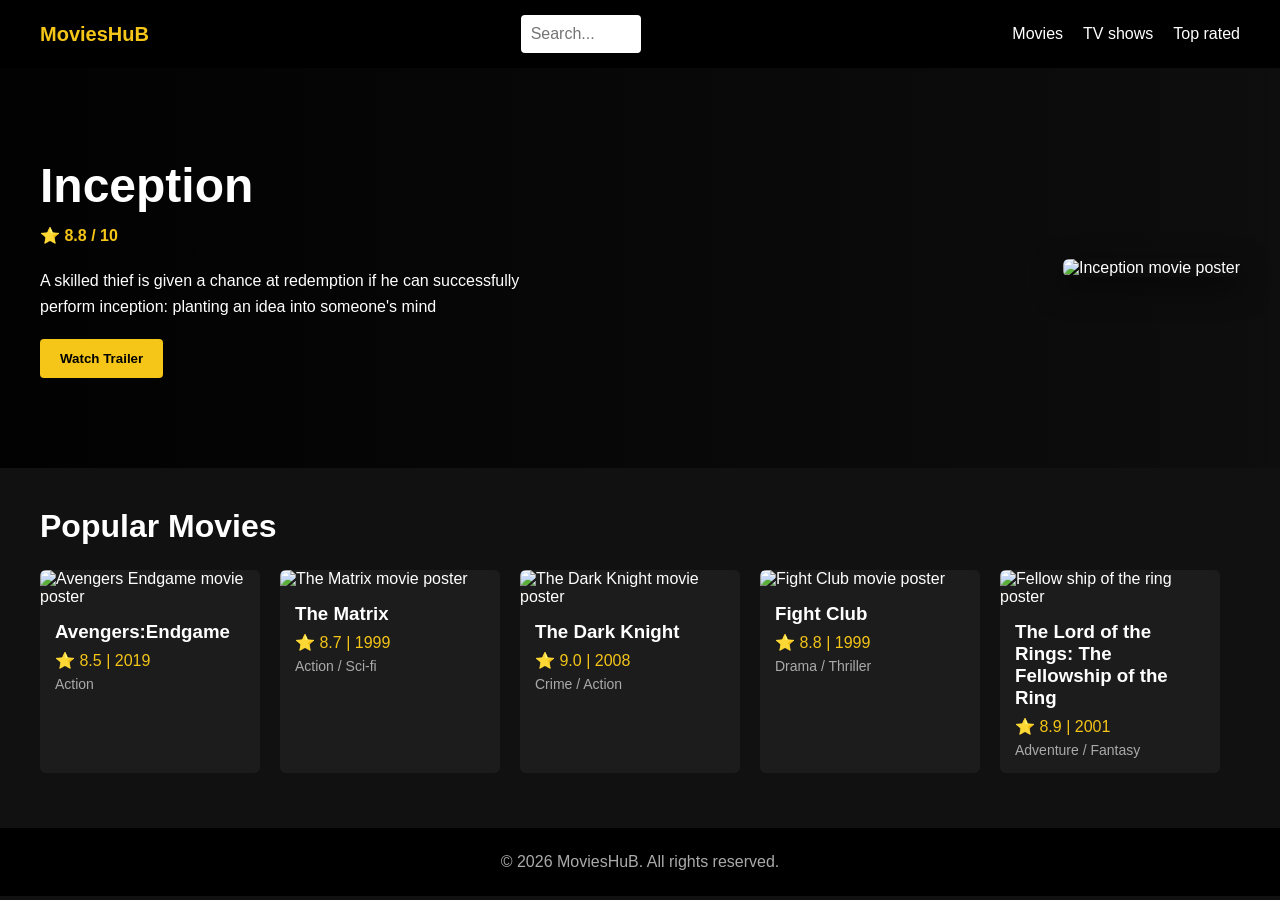
==== Project5/index.html @ ddd3c0bc "created a IMDB clone" ====
<!DOCTYPE html>
<html lang="en">
<head>
    <meta charset="UTF-8">
    <meta name="viewport" content="width=device-width, initial-scale=1.0">
    <link rel="stylesheet" href="style.css">
    <title>IMDB-Clone</title>
</head>
<body>
  <header>
      <!-- navbar will go here -->
       <nav class="navbar">
        <h1 class="logo">MoviesHuB</h1>
        <input
         type = "text" 
         class = "search-box"
         placeholder="Search..." 
        >
        <ul class="nav-links">
            <li><a href="#">Movies</a></li>
            <li><a href="#">TV shows</a></li>
            <li><a href="#">Top rated</a></li>
        </ul>
       </nav>
  </header>
  <main>
    <section class="hero">
        <div class="hero-content">
            <h2>Inception</h2>
            <p class="rating">⭐ 8.8 / 10</p>
            <p>A skilled thief is given a chance at redemption if he can successfully perform inception:
                 planting an idea into someone's mind</p>
             <button>Watch Trailer</button>    
        </div>

        <div class="hero-poster">
            <img 
              src="https://m.media-amazon.com/images/I/81p+xe8cbnL._AC_SY679_.jpg" 
              alt="Inception movie poster"
            >
          </div>
    </section>
    <section class="movies-section">
      <h2>Popular Movies</h2>
      <div class="movies-grid">
      <div class="movie-card">
        <img 
        src="https://m.media-amazon.com/images/I/71niXI3lxlL._AC_SY679_.jpg"
        alt="Avengers Endgame movie poster">
        <div class="movie-info">
            <h3>Avengers:Endgame</h3>
            <p>⭐ 8.5 | 2019</p>
            <p class="genre">Action</p>
        </div>
      </div>
      <div class="movie-card">
        <img 
        src="https://m.media-amazon.com/images/I/51EG732BV3L.jpg"
        alt="The Matrix movie poster">
        <div class="movie-info">
            <h3>The Matrix</h3>
            <p>⭐ 8.7 | 1999</p>
            <p class="genre">Action / Sci-fi</p>
        </div>
      </div>
      <div class="movie-card">
        <img 
        src="https://m.media-amazon.com/images/I/81CLFQwU-WL._AC_SY679_.jpg"
        alt="The Dark Knight movie poster">
        <div class="movie-info">
            <h3>The Dark Knight</h3>
            <p>⭐ 9.0 | 2008</p>
            <p class="genre">Crime / Action</p>
        </div>
      </div>
    <div class="movie-card">
        <img 
        src="https://i.postimg.cc/VNYDPxfF/Screenshot-2026-05-16-202820.png"
        alt="Fight Club movie poster">
        <div class="movie-info">
            <h3>Fight Club</h3>
            <p>⭐ 8.8 | 1999</p>
            <p class="genre">Drama / Thriller</p>
        </div>
      </div>
      <div class="movie-card">
        <img 
        src="https://i.postimg.cc/RCwDH5sx/lord.jpg"
        alt="Fellow ship of the ring poster">
        <div class="movie-info">
            <h3>The Lord of the Rings: The Fellowship of the Ring</h3>
            <p>⭐ 8.9 | 2001</p>
            <p class="genre">Adventure / Fantasy</p>
        </div>
      </div>
      <div class="movie-card">
        <img 
        src="https://m.media-amazon.com/images/I/61k7Mx2IjzL.jpg"
        alt="The Godfather poster">
        <div class="movie-info">
            <h3>The Godfather</h3>
            <p>⭐ 9.2 | 1972</p>
            <p class="genre">Drama / Crime</p>
        </div>
      </div>
      <div class="movie-card">
        <img 
        src="https://m.media-amazon.com/images/I/914mMOJHWVL._AC_UF894,1000_QL80_.jpg"
        alt="PulpFiction poster">
        <div class="movie-info">
            <h3>Pulp Fiction</h3>
            <p>⭐ 8.9 | 1994</p>
            <p class="genre">Action / Drama</p>
        </div>
      </div>
      </div>  
    </section>
  </main>
  <footer>
    <p>© 2026 MoviesHuB. All rights reserved.</p>
  </footer>
 <script src="script.js"></script>   
</body>
</html>
---- Project5/style.css ----
*{
    margin: 0;
    padding: 0;
    box-sizing: border-box;
}

body{
    font-family: Arial, sans-serif;
    background-color: #111;
    color: white;
    display: flex;
    flex-direction: column;
    align-items: center;
}

header,
main{
    width: 100%;
    max-width: 1550px;
}

.navbar{
    display: flex;
    align-items: center;
    justify-content: space-between;
    padding: 15px 40px;
    background-color: #000;
    gap: 20px;
}

.logo{
    color: #f5c518;
    font-size: 20px;
}

.search-box{
    width: 120px;
    padding: 10px;
    border: none;
    border-radius: 4px;
    font-size: 16px;
}

.nav-links {
    list-style: none;
    display: flex;
    gap: 20px;
  }

.nav-links a {
    color: white;
    text-decoration: none;
    font-size: 16px;
}  

.nav-links a:hover{
    color: #f5c518;
}

.hero{
    min-height: 400px;
    display: flex;
    align-items: center;
    padding: 40px;
    background:
     linear-gradient(to right, rgba(0, 0, 0, 0.9), rgba(0, 0, 0, 0.2)), 
     url("https://images.unsplash.com/photo-1489599849927-2ee91cede3ba?auto=format&fit=crop&w=1200&q=80");
    background-size: cover;
    background-position: center; 
}

.hero-content {
    max-width: 500px;
}

.hero h2{
    font-size: 48px;
    margin-bottom: 10px;
}

.rating {
    color: #f5c518;
    font-weight: bold;
}
.hero p{
    line-height: 1.6;
    margin-bottom: 20px;
}
.hero button{
    background-color: #f5c518;
    color: #000;
    border: none;
    padding: 12px 20px;
    font-weight: bold;
    cursor: pointer;
    border-radius: 4px;
}
.hero button:hover {
    background-color: #d4aa00;
}
.hero{
    justify-content: space-between;
}
.hero-poster img{
    width: 250px;
    border-radius: 6px;
    box-shadow: 0 10px 30px rgba(0, 0, 0, 0.6);
}

.movies-section{
    padding: 40px;
}

.movies-section h2{
    font-size: 32px;
    margin-bottom: 25px;
}

.movies-grid{
    display: flex;
    gap: 20px;
    overflow-x: auto;
    padding-bottom: 15px;
    scroll-behavior: smooth;
}

.movie-card{
    min-width: 220px;
    width: 220px;
    max-width: 220px;
    background-color: #1c1c1c;
    border-radius: 6px;
    overflow: hidden;
    transition: transform 0.4s ease;
    flex-shrink: 0;
}

.movie-card:hover{
    transform: scale(1.03);
}

.movie-card img{
    width: 100%;
    height: 350px;
    object-fit: cover;
}

.movie-info {
    padding: 15px;
}

.movie-info h3{
    margin-bottom: 8px;
}
.movie-info p {
    color: #f5c518;
}

.movie-info .genre{
    color: #aaa;
    font-size: 14px;
    margin-top: 6px;
}


footer {
    width: 100%;
    max-width: 1550px;
    text-align: center;
    padding: 25px;
    background-color: #000;
    color: #aaa;
  }



@media(max-width: 768px){
    .navbar{
    flex-direction: column;
    align-items: stretch;
    padding: 15px 20px;
    }

    .logo{
        text-align: center;
    }

    .search-box{
        width: 100%;
    }

    .nav-links{
        justify-content: center;
        flex-wrap: wrap;
    }

    .hero {
        flex-direction: column;
        text-align: center;
        padding: 30px 20px;
      }
    
      .hero h2 {
        font-size: 36px;
      }
    
      .hero-poster img {
        width: 200px;
      }
}
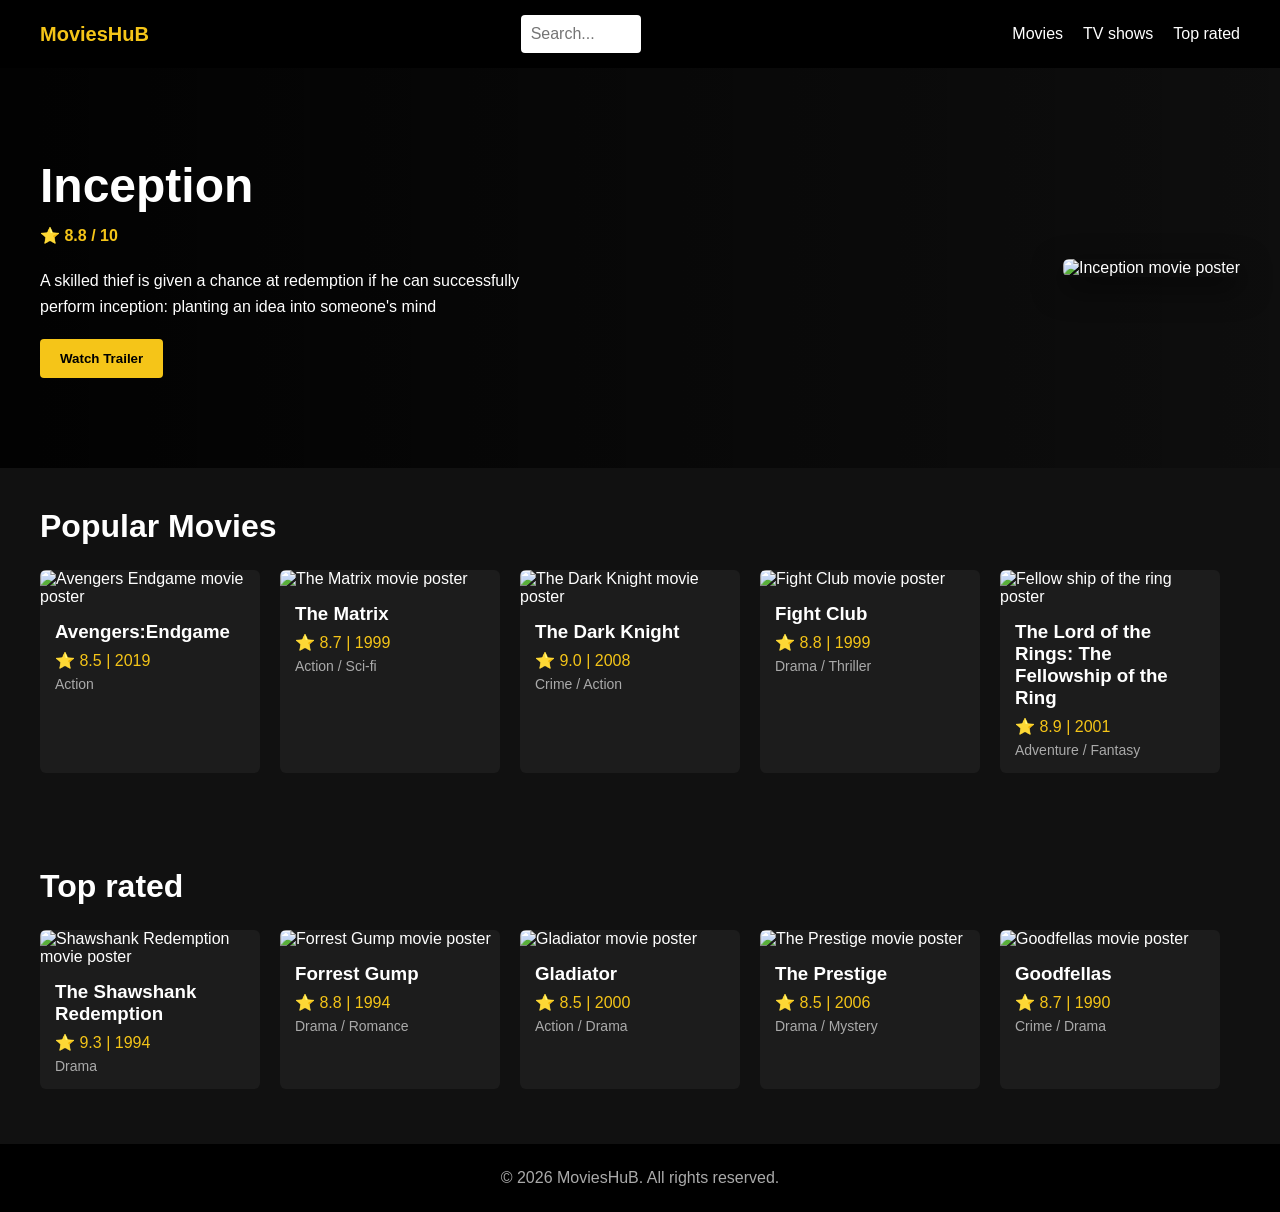
==== commit a23226e1: "Added top Rated movies section in IMDB clone" ====
--- a/Project5/index.html
+++ b/Project5/index.html
@@ -94,6 +94,7 @@
         </div>
       </div>
       <div class="movie-card">
+        <span class="badge">Top Pick</span>
         <img 
         src="https://m.media-amazon.com/images/I/61k7Mx2IjzL.jpg"
         alt="The Godfather poster">
@@ -114,6 +115,90 @@
         </div>
       </div>
       </div>  
+    </section>
+    <section class="movies-section">
+        <h2>Top rated</h2>
+        <div class="movies-grid">
+            <div class="movie-card">
+              <img 
+                src="https://m.media-amazon.com/images/I/5139BVc31iL._SY300_SX300_QL70_FMwebp_.jpg"
+                alt="Shawshank Redemption movie poster"
+              >
+              <div class="movie-info">
+                <h3>The Shawshank Redemption</h3>
+                <p>⭐ 9.3 | 1994</p>
+                <p class="genre">Drama</p>
+              </div>
+            </div>
+        
+            <div class="movie-card">
+              <img 
+                src="https://image.tmdb.org/t/p/original/saHP97rTPS5eLmrLQEcANmKrsFl.jpg"
+                alt="Forrest Gump movie poster"
+              >
+              <div class="movie-info">
+                <h3>Forrest Gump</h3>
+                <p>⭐ 8.8 | 1994</p>
+                <p class="genre">Drama / Romance</p>
+              </div>
+            </div>
+        
+            <div class="movie-card">
+              <img 
+                src="https://image.tmdb.org/t/p/w220_and_h330_face/wN2xWp1eIwCKOD0BHTcErTBv1Uq.jpg"
+                alt="Gladiator movie poster"
+              >
+              <div class="movie-info">
+                <h3>Gladiator</h3>
+                <p>⭐ 8.5 | 2000</p>
+                <p class="genre">Action / Drama</p>
+              </div>
+            </div>
+            <div class="movie-card">
+              <img
+                src="https://m.media-amazon.com/images/I/71lG9dFWP9L._AC_SY679_.jpg"
+                alt="The Prestige movie poster"
+              >
+              <div class="movie-info">
+                <h3>The Prestige</h3>
+                <p>⭐ 8.5 | 2006</p>
+                <p class="genre">Drama / Mystery</p>
+              </div>
+            </div>
+            <div class="movie-card">
+              <img
+                src="https://m.media-amazon.com/images/I/51rGGSRk6QL._AC_.jpg"
+                alt="Goodfellas movie poster"
+              >
+              <div class="movie-info">
+                <h3>Goodfellas</h3>
+                <p>⭐ 8.7 | 1990</p>
+                <p class="genre">Crime / Drama</p>
+              </div>
+            </div>
+            <div class="movie-card">
+              <img
+                src="https://m.media-amazon.com/images/I/61k7Mx2IjzL.jpg"
+                alt="The Godfather movie poster"
+              >
+              <div class="movie-info">
+                <h3>The Godfather</h3>
+                <p>⭐ 9.2 | 1972</p>
+                <p class="genre">Crime / Drama</p>
+              </div>
+            </div>
+            <div class="movie-card">
+              <img
+                src="https://m.media-amazon.com/images/I/71WkDp--uqL._AC_SY679_.jpg"
+                alt="The Godfather Part II movie poster"
+              >
+              <div class="movie-info">
+                <h3>The Godfather Part II</h3>
+                <p>⭐ 9.0 | 1974</p>
+                <p class="genre">Crime / Drama</p>
+              </div>
+            </div>
+          </div>
     </section>
   </main>
   <footer>
--- a/Project5/style.css
+++ b/Project5/style.css
@@ -131,6 +131,7 @@
     background-color: #1c1c1c;
     border-radius: 6px;
     overflow: hidden;
+    position: relative;
     transition: transform 0.4s ease;
     flex-shrink: 0;
 }
@@ -160,6 +161,18 @@
     color: #aaa;
     font-size: 14px;
     margin-top: 6px;
+}
+
+.badge{
+    position: absolute;
+    top: 10px;
+    left: 10px;
+    background-color: #f5c518;
+    color: #000;
+    padding: 5px 8px;
+    font-size: 12px;
+    font-weight: bold;
+    border-radius: 4px;
 }
 
 
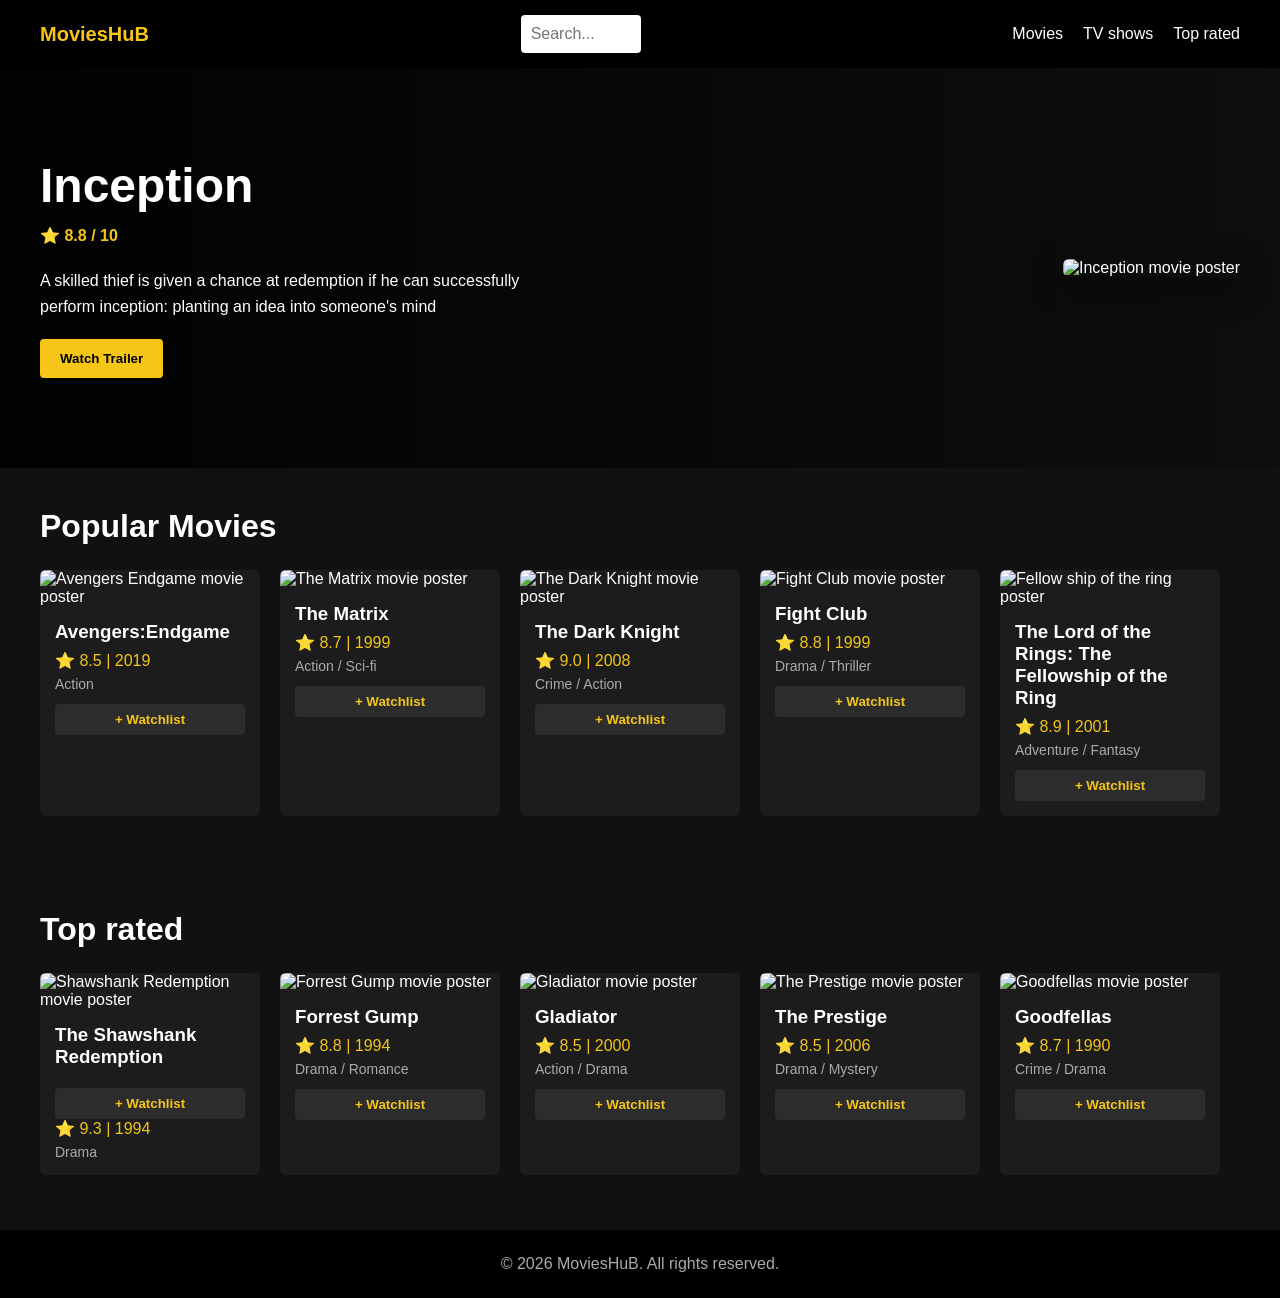
==== commit cb8772de: "Watch list feature is added" ====
--- a/Project5/index.html
+++ b/Project5/index.html
@@ -51,6 +51,7 @@
             <h3>Avengers:Endgame</h3>
             <p>⭐ 8.5 | 2019</p>
             <p class="genre">Action</p>
+            <button class="watchlist-btn">+ Watchlist</button>
         </div>
       </div>
       <div class="movie-card">
@@ -61,6 +62,7 @@
             <h3>The Matrix</h3>
             <p>⭐ 8.7 | 1999</p>
             <p class="genre">Action / Sci-fi</p>
+            <button class="watchlist-btn">+ Watchlist</button>
         </div>
       </div>
       <div class="movie-card">
@@ -71,6 +73,7 @@
             <h3>The Dark Knight</h3>
             <p>⭐ 9.0 | 2008</p>
             <p class="genre">Crime / Action</p>
+            <button class="watchlist-btn">+ Watchlist</button>
         </div>
       </div>
     <div class="movie-card">
@@ -81,6 +84,7 @@
             <h3>Fight Club</h3>
             <p>⭐ 8.8 | 1999</p>
             <p class="genre">Drama / Thriller</p>
+            <button class="watchlist-btn">+ Watchlist</button>
         </div>
       </div>
       <div class="movie-card">
@@ -91,6 +95,7 @@
             <h3>The Lord of the Rings: The Fellowship of the Ring</h3>
             <p>⭐ 8.9 | 2001</p>
             <p class="genre">Adventure / Fantasy</p>
+            <button class="watchlist-btn">+ Watchlist</button>
         </div>
       </div>
       <div class="movie-card">
@@ -102,6 +107,7 @@
             <h3>The Godfather</h3>
             <p>⭐ 9.2 | 1972</p>
             <p class="genre">Drama / Crime</p>
+            <button class="watchlist-btn">+ Watchlist</button>
         </div>
       </div>
       <div class="movie-card">
@@ -112,9 +118,11 @@
             <h3>Pulp Fiction</h3>
             <p>⭐ 8.9 | 1994</p>
             <p class="genre">Action / Drama</p>
-        </div>
-      </div>
-      </div>  
+            <button class="watchlist-btn">+ Watchlist</button>
+        </div>
+      </div>
+      </div> 
+      <p class="no-results">No movies found</p> 
     </section>
     <section class="movies-section">
         <h2>Top rated</h2>
@@ -126,6 +134,7 @@
               >
               <div class="movie-info">
                 <h3>The Shawshank Redemption</h3>
+                <button class="watchlist-btn">+ Watchlist</button>
                 <p>⭐ 9.3 | 1994</p>
                 <p class="genre">Drama</p>
               </div>
@@ -140,6 +149,7 @@
                 <h3>Forrest Gump</h3>
                 <p>⭐ 8.8 | 1994</p>
                 <p class="genre">Drama / Romance</p>
+                <button class="watchlist-btn">+ Watchlist</button>
               </div>
             </div>
         
@@ -152,6 +162,7 @@
                 <h3>Gladiator</h3>
                 <p>⭐ 8.5 | 2000</p>
                 <p class="genre">Action / Drama</p>
+                <button class="watchlist-btn">+ Watchlist</button>
               </div>
             </div>
             <div class="movie-card">
@@ -163,6 +174,7 @@
                 <h3>The Prestige</h3>
                 <p>⭐ 8.5 | 2006</p>
                 <p class="genre">Drama / Mystery</p>
+                <button class="watchlist-btn">+ Watchlist</button>
               </div>
             </div>
             <div class="movie-card">
@@ -174,6 +186,7 @@
                 <h3>Goodfellas</h3>
                 <p>⭐ 8.7 | 1990</p>
                 <p class="genre">Crime / Drama</p>
+                <button class="watchlist-btn">+ Watchlist</button>
               </div>
             </div>
             <div class="movie-card">
@@ -185,6 +198,7 @@
                 <h3>The Godfather</h3>
                 <p>⭐ 9.2 | 1972</p>
                 <p class="genre">Crime / Drama</p>
+                <button class="watchlist-btn">+ Watchlist</button>
               </div>
             </div>
             <div class="movie-card">
@@ -196,9 +210,11 @@
                 <h3>The Godfather Part II</h3>
                 <p>⭐ 9.0 | 1974</p>
                 <p class="genre">Crime / Drama</p>
+                <button class="watchlist-btn">+ Watchlist</button>
               </div>
             </div>
           </div>
+          <p class="no-results">No movies found</p>  
     </section>
   </main>
   <footer>
--- a/Project5/style.css
+++ b/Project5/style.css
@@ -185,8 +185,32 @@
     color: #aaa;
   }
 
-
-
+  .movie-card.hidden {
+    display: none;
+  }
+.no-results{
+    display: none;
+    color: #aaa;
+    font-size: 18px;
+    padding: 20px 0;
+}
+
+.watchlist-btn{
+    width: 100%;
+    margin-top: 12px;
+    padding: 8px;
+    border-radius: 4px;
+    border: none;
+    background-color: #2c2c2c;
+    color: #f5c518;
+    font-weight: bold;
+    cursor: pointer;
+}
+
+.watchlist-btn.added{
+    background-color: #f5c518;
+    color: #000;
+}
 @media(max-width: 768px){
     .navbar{
     flex-direction: column;
